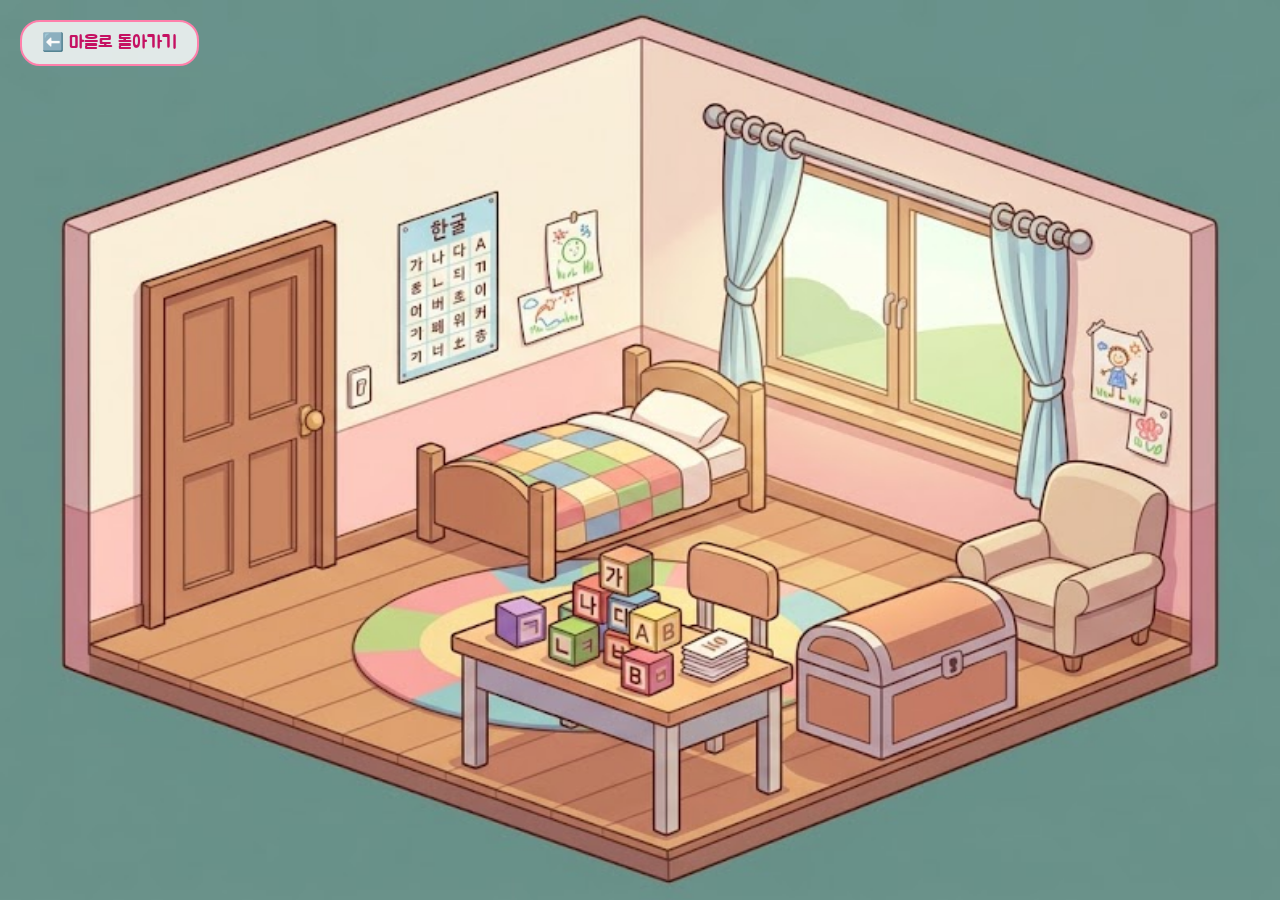
==== kor1_room.html @ 95e2d483 "통글자 방 페이지 추가 및 마을 연결 완료" ====
<!DOCTYPE html>
<html lang="ko">
<head>
    <meta charset="UTF-8">
    <meta name="viewport" content="width=device-width, initial-scale=1.0">
    <title>통글자 놀이방 - 에듀플레이</title>
    <link href="https://fonts.googleapis.com/css2?family=Jua&display=swap" rel="stylesheet">
    <style>
        /* 1. 기본 설정: 여백 없애기 */
        * { box-sizing: border-box; margin: 0; padding: 0; }

        body {
            font-family: 'Jua', sans-serif;
            overflow: hidden; /* 스크롤바 없애기 */
            background-color: #fce4ec; /* 배경색 (파스텔 핑크) */
        }

        /* 2. 방 배경 이미지 설정 */
        .room-bg {
            width: 100vw; /* 화면 너비에 맞춤 */
            height: 100vh; /* 화면 높이에 맞춤 */
            /* 🌟 여기에 방금 저장한 배경 이미지 경로를 넣습니다! 확장자 확인! */
            background-image: url('images/room-kor-1.jfif');
            background-size: cover; /* 이미지가 잘려도 화면을 꽉 채움 */
            background-position: center; /* 이미지를 중앙에 맞춤 */
            position: relative; /* 자식 요소들의 기준점 */
        }

        /* 3. 돌아가기 버튼 디자인 */
        .back-btn {
            position: absolute;
            top: 20px;
            left: 20px;
            padding: 10px 20px;
            background-color: rgba(255, 255, 255, 0.8);
            border: 2px solid #ff80ab;
            border-radius: 20px;
            cursor: pointer;
            font-family: 'Jua', sans-serif;
            font-size: 1.1rem;
            color: #c51162;
            transition: all 0.3s ease;
            text-decoration: none; /* 밑줄 없애기 */
        }

        .back-btn:hover {
            background-color: #ff80ab;
            color: white;
            transform: scale(1.05); /* 마우스 올리면 살짝 커짐 */
        }
    </style>
</head>
<body>

    <div class="room-bg">
        
        <a href="index.html" class="back-btn">⬅️ 마을로 돌아가기</a>

        </div>

</body>
</html>
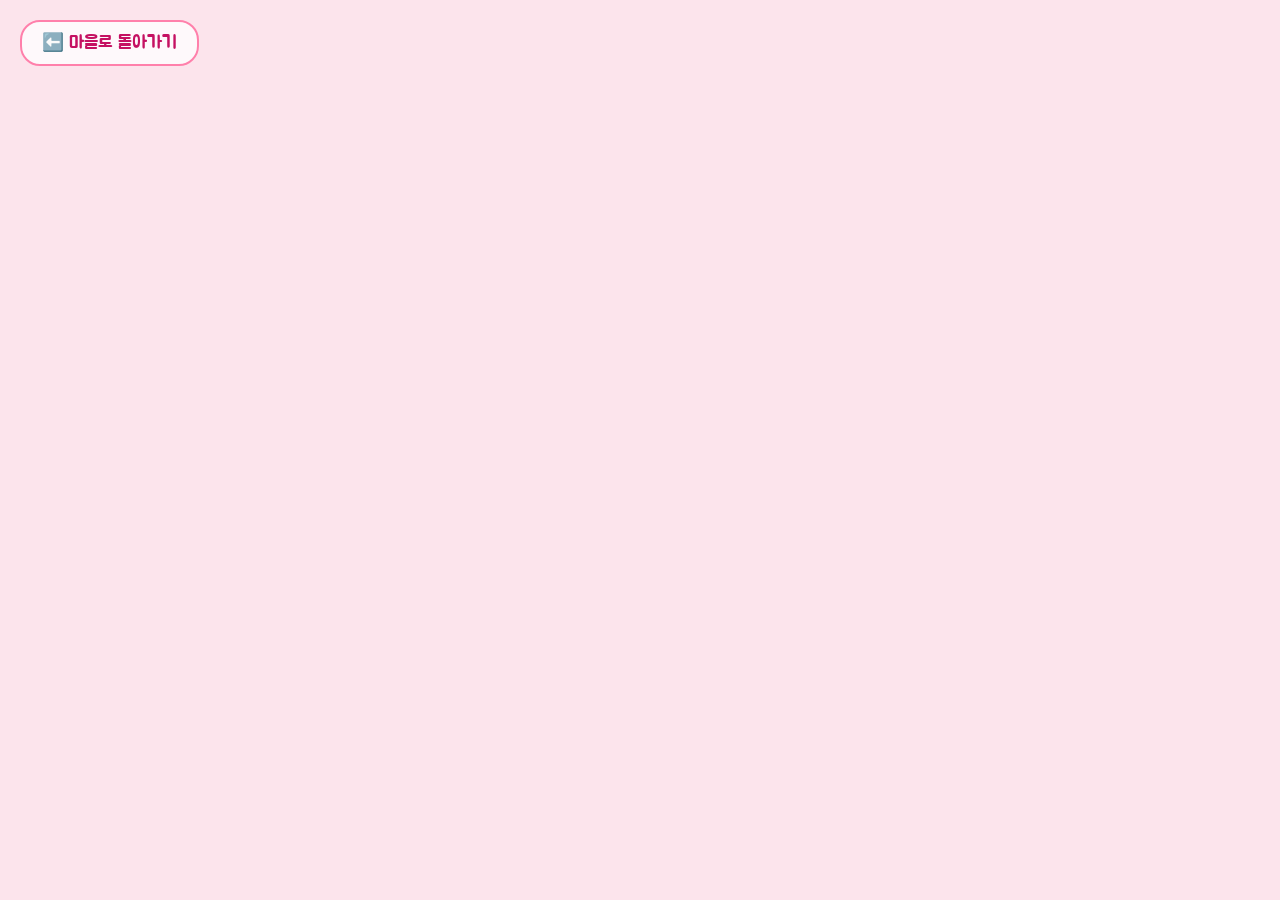
==== commit a01ed5a2: "chore: 이미지 폴더 구조 개편 및 통글자 방(kor-1) 꽃 아이템 10개 추가" ====
--- a/kor1_room.html
+++ b/kor1_room.html
@@ -20,7 +20,7 @@
             width: 100vw; /* 화면 너비에 맞춤 */
             height: 100vh; /* 화면 높이에 맞춤 */
             /* 🌟 여기에 방금 저장한 배경 이미지 경로를 넣습니다! 확장자 확인! */
-            background-image: url('images/room-kor-1.jfif');
+            background-image: url('images/kor/kor-1/bg.png');
             background-size: cover; /* 이미지가 잘려도 화면을 꽉 채움 */
             background-position: center; /* 이미지를 중앙에 맞춤 */
             position: relative; /* 자식 요소들의 기준점 */
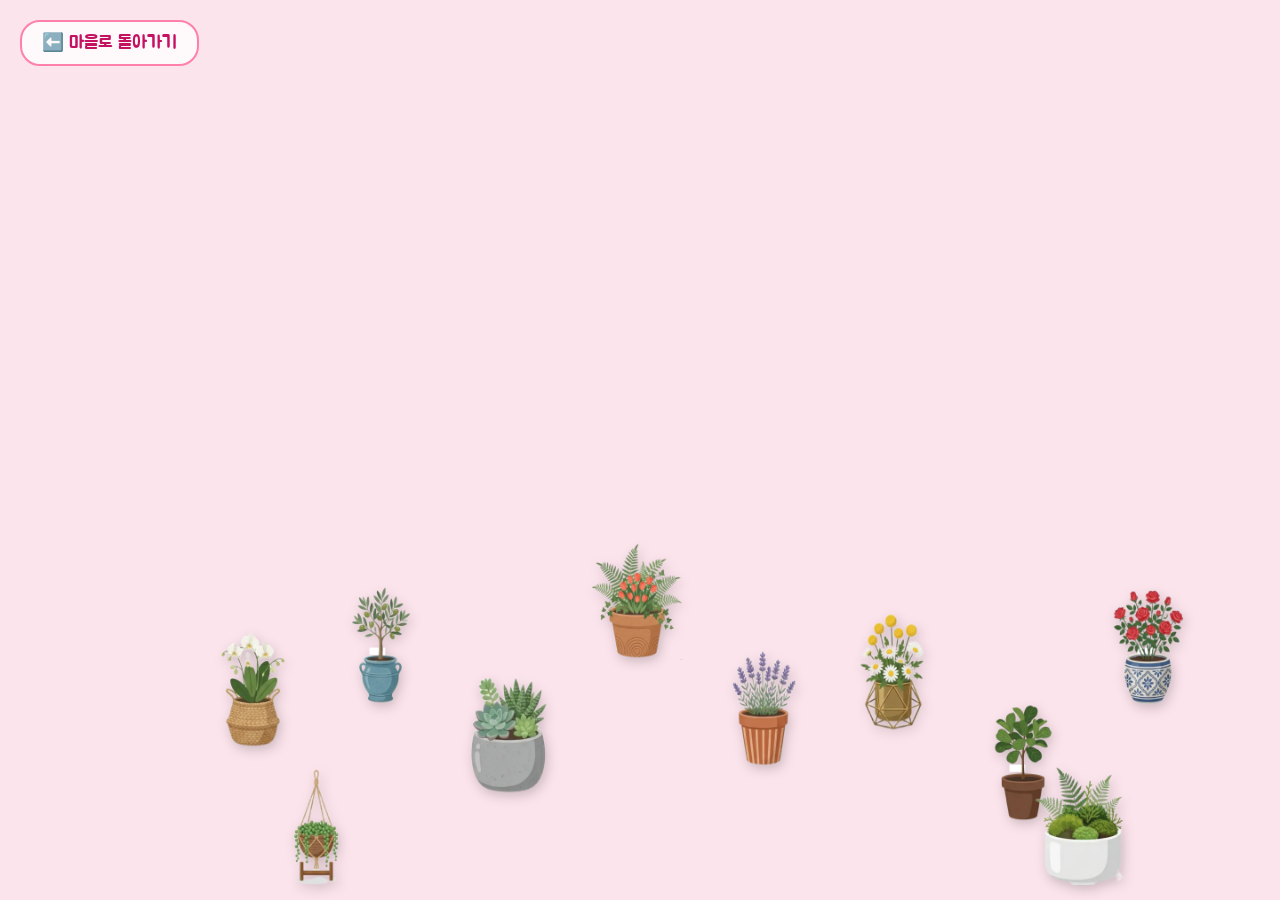
==== commit bf1a6a92: "refactor: kor-1방안에 item배치 완료, 변수명 item으로 통일" ====
--- a/kor1_room.html
+++ b/kor1_room.html
@@ -6,27 +6,26 @@
     <title>통글자 놀이방 - 에듀플레이</title>
     <link href="https://fonts.googleapis.com/css2?family=Jua&display=swap" rel="stylesheet">
     <style>
-        /* 1. 기본 설정: 여백 없애기 */
+        /* 1. 기본 설정 */
         * { box-sizing: border-box; margin: 0; padding: 0; }
 
         body {
             font-family: 'Jua', sans-serif;
-            overflow: hidden; /* 스크롤바 없애기 */
-            background-color: #fce4ec; /* 배경색 (파스텔 핑크) */
+            overflow: hidden;
+            background-color: #fce4ec;
         }
 
         /* 2. 방 배경 이미지 설정 */
         .room-bg {
-            width: 100vw; /* 화면 너비에 맞춤 */
-            height: 100vh; /* 화면 높이에 맞춤 */
-            /* 🌟 여기에 방금 저장한 배경 이미지 경로를 넣습니다! 확장자 확인! */
+            width: 100vw;
+            height: 100vh;
             background-image: url('images/kor/kor-1/bg.png');
-            background-size: cover; /* 이미지가 잘려도 화면을 꽉 채움 */
-            background-position: center; /* 이미지를 중앙에 맞춤 */
-            position: relative; /* 자식 요소들의 기준점 */
+            background-size: 100% 100%; /* 배경을 화면에 딱 맞게 고정 */
+            background-position: center;
+            position: relative;
         }
 
-        /* 3. 돌아가기 버튼 디자인 */
+        /* 3. 돌아가기 버튼 */
         .back-btn {
             position: absolute;
             top: 20px;
@@ -40,23 +39,79 @@
             font-size: 1.1rem;
             color: #c51162;
             transition: all 0.3s ease;
-            text-decoration: none; /* 밑줄 없애기 */
+            text-decoration: none;
+            z-index: 100; /* 버튼이 꽃보다 위에 오도록 설정 */
         }
 
         .back-btn:hover {
             background-color: #ff80ab;
             color: white;
-            transform: scale(1.05); /* 마우스 올리면 살짝 커짐 */
+            transform: scale(1.05);
+        }
+
+        /* 4. 클릭할 꽃 아이템 디자인 */
+        .flower-item {
+            position: absolute;
+            cursor: pointer;
+            transition: transform 0.3s ease;
+            filter: drop-shadow(2px 4px 6px rgba(0,0,0,0.2)); /* 부드러운 그림자 */
+        }
+
+        .flower-item:hover {
+            transform: scale(1.1) rotate(5deg); /* 마우스 올리면 살짝 커지고 회전 */
+        }
+
+        /* 꽃의 크기를 일정하게 조절 (필요시 조정하세요) */
+        .flower-item img {
+            width: 120px; 
+            height: auto;
         }
     </style>
 </head>
 <body>
 
-    <div class="room-bg">
-        
+    <div class="room-bg" id="item-container">
         <a href="index.html" class="back-btn">⬅️ 마을로 돌아가기</a>
+        </div>
 
-        </div>
+    <script>
+        // 1. 각 꽃의 위치(좌표)와 연결될 게임 설정
+        // left와 top은 % 단위입니다. 선생님의 배경 그림에 맞춰 숫자를 수정하세요!
+        const flowerData = [
+            { id: 1, left: "15%", top: "70%", game: "apple" },
+            { id: 2, left: "25%", top: "65%", game: "desk" },
+            { id: 3, left: "35%", top: "75%", game: "chair" },
+            { id: 4, left: "45%", top: "60%", game: "pencil" },
+            { id: 5, left: "55%", top: "72%", game: "bag" },
+            { id: 6, left: "65%", top: "68%", game: "book" },
+            { id: 7, left: "75%", top: "78%", game: "melon" },
+            { id: 8, left: "85%", top: "65%", game: "bread" },
+            { id: 9, left: "20%", top: "85%", game: "milk" },
+            { id: 10, left: "80%", top: "85%", game: "water" }
+        ];
+
+        const container = document.getElementById('item-container');
+
+        // 2. 반복문을 사용하여 꽃들을 화면에 배치
+        flowerData.forEach(data => {
+            const flowerDiv = document.createElement('div');
+            flowerDiv.className = 'flower-item';
+            flowerDiv.style.left = data.left;
+            flowerDiv.style.top = data.top;
+
+            // 이미지 태그 생성 (경로: images/kor/kor-1/item_번호.png)
+            flowerDiv.innerHTML = `<img src="images/kor/kor-1/item_${data.id}.png" alt="아이템${data.id}">`;
+
+            // 클릭 이벤트 추가
+            flowerDiv.onclick = function() {
+                // 실제 게임 페이지로 이동하거나 게임 함수를 실행
+                alert(data.game + " 게임을 시작합니다!");
+                // window.location.href = `games/kor-1/${data.game}.html`; // 실제 경로 예시
+            };
+
+            container.appendChild(flowerDiv);
+        });
+    </script>
 
 </body>
 </html>
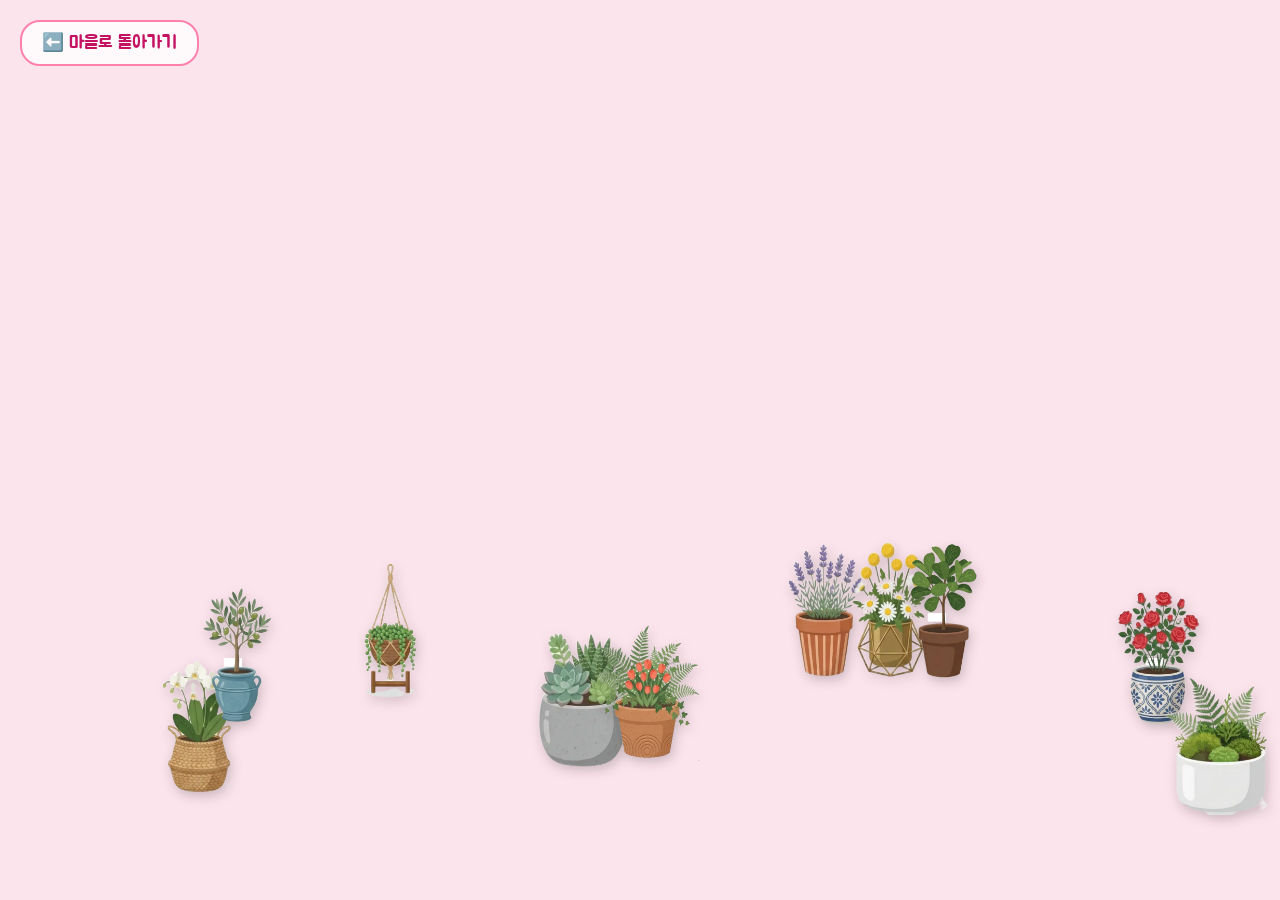
==== commit 2be78a09: "편의점그림바꿈&꽃위치조정" ====
--- a/kor1_room.html
+++ b/kor1_room.html
@@ -63,7 +63,7 @@
 
         /* 꽃의 크기를 일정하게 조절 (필요시 조정하세요) */
         .flower-item img {
-            width: 120px; 
+            width: 140px; 
             height: auto;
         }
     </style>
@@ -78,16 +78,16 @@
         // 1. 각 꽃의 위치(좌표)와 연결될 게임 설정
         // left와 top은 % 단위입니다. 선생님의 배경 그림에 맞춰 숫자를 수정하세요!
         const flowerData = [
-            { id: 1, left: "15%", top: "70%", game: "apple" },
-            { id: 2, left: "25%", top: "65%", game: "desk" },
-            { id: 3, left: "35%", top: "75%", game: "chair" },
-            { id: 4, left: "45%", top: "60%", game: "pencil" },
-            { id: 5, left: "55%", top: "72%", game: "bag" },
-            { id: 6, left: "65%", top: "68%", game: "book" },
-            { id: 7, left: "75%", top: "78%", game: "melon" },
-            { id: 8, left: "85%", top: "65%", game: "bread" },
-            { id: 9, left: "20%", top: "85%", game: "milk" },
-            { id: 10, left: "80%", top: "85%", game: "water" }
+            { id: 1, left: "10%", top: "73%", game: "apple" },//외목대
+            { id: 2, left: "13%", top: "65%", game: "desk" },//흰꽃
+            { id: 3, left: "40%", top: "70%", game: "chair" },//회색화분
+            { id: 4, left: "45%", top: "69%", game: "pencil" },//주황꽃
+            { id: 5, left: "59%", top: "60%", game: "bag" },//보라꽃
+            { id: 6, left: "64%", top: "60%", game: "book" },//노란꽃
+            { id: 7, left: "68%", top: "60%", game: "melon" },//초록잎
+            { id: 8, left: "85%", top: "65%", game: "bread" },//빨간꽃
+            { id: 9, left: "25%", top: "62%", game: "milk" },//헹잉
+            { id: 10, left: "90%", top: "75%", game: "water" }//흰화분
         ];
 
         const container = document.getElementById('item-container');
